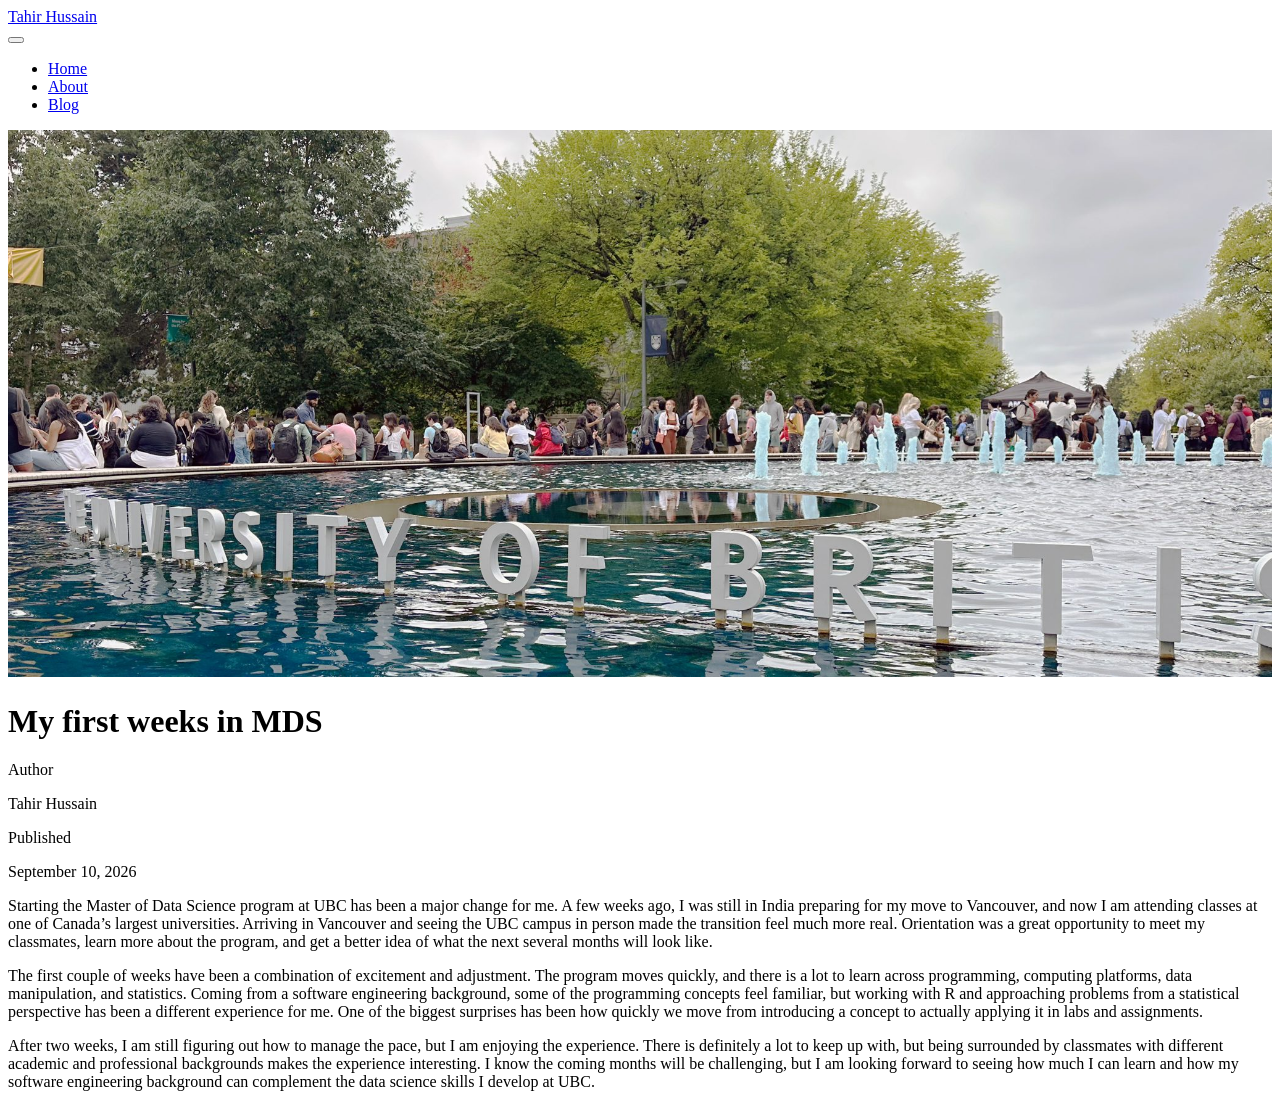
==== docs/posts/first-weeks/index.html @ ded3acff "render site" ====
<!DOCTYPE html>
<html xmlns="http://www.w3.org/1999/xhtml" lang="en" xml:lang="en"><head>

<meta charset="utf-8">
<meta name="generator" content="quarto-1.10.18">

<meta name="viewport" content="width=device-width, initial-scale=1.0, user-scalable=yes">

<meta name="author" content="Tahir Hussain">
<meta name="dcterms.date" content="2026-09-10">

<title>My first weeks in MDS – Tahir Hussain</title>
<style>
/* Default styles provided by pandoc.
** See https://pandoc.org/MANUAL.html#variables-for-html for config info.
*/
span.smallcaps{font-variant: small-caps;}
div.columns{display: flex; gap: 1.5em;}
div.column{flex: auto;}
@media screen {
div.columns{gap: min(4vw, 1.5em);}
div.column{overflow-x: auto;}
}
div.hanging-indent{margin-left: 1.5em; text-indent: -1.5em;}
ul.task-list{list-style: none;}
ul.task-list li input[type="checkbox"] {
  width: 0.8em;
  margin: 0 0.8em 0.2em -1em; /* quarto-specific, see https://github.com/quarto-dev/quarto-cli/issues/4556 */ 
  vertical-align: middle;
}
</style>


<script src="../../site_libs/quarto-nav/quarto-nav.js"></script>
<script src="../../site_libs/quarto-nav/headroom.min.js"></script>
<script src="../../site_libs/clipboard/clipboard.min.js"></script>
<script src="../../site_libs/quarto-search/autocomplete.umd.js"></script>
<script src="../../site_libs/quarto-search/fuse.min.js"></script>
<script src="../../site_libs/quarto-search/quarto-search.js"></script>
<meta name="quarto:offset" content="../../">
<script src="../../site_libs/quarto-html/quarto.js" type="module"></script>
<script src="../../site_libs/quarto-html/tabsets/tabsets.js" type="module"></script>
<script src="../../site_libs/quarto-html/popper.min.js"></script>
<script src="../../site_libs/quarto-html/tippy.umd.min.js"></script>
<link href="../../site_libs/quarto-html/tippy.css" rel="stylesheet">
<link href="../../site_libs/quarto-html/quarto-syntax-highlighting-64a204ab8560d761af7679ceaba22944.css" rel="stylesheet" id="quarto-text-highlighting-styles">
<script src="../../site_libs/bootstrap/bootstrap.min.js"></script>
<link href="../../site_libs/bootstrap/bootstrap-icons.css" rel="stylesheet">
<link href="../../site_libs/bootstrap/bootstrap-eed9d72451b7341f01c4e97e38f045b6.min.css" rel="stylesheet" append-hash="true" id="quarto-bootstrap" data-mode="light">
<script id="quarto-search-options" type="application/json">{
  "location": "navbar",
  "copy-button": false,
  "collapse-after": 3,
  "panel-placement": "end",
  "type": "overlay",
  "limit": 50,
  "keyboard-shortcut": [
    "f",
    "/",
    "s"
  ],
  "show-item-context": false,
  "language": {
    "search-no-results-text": "No results",
    "search-matching-documents-text": "matching documents",
    "search-copy-link-title": "Copy link to search",
    "search-hide-matches-text": "Hide additional matches",
    "search-more-match-text": "more match in this document",
    "search-more-matches-text": "more matches in this document",
    "search-clear-button-title": "Clear",
    "search-text-placeholder": "",
    "search-detached-cancel-button-title": "Cancel",
    "search-submit-button-title": "Submit",
    "search-label": "Search"
  }
}</script>


<link rel="stylesheet" href="../../styles.css">
</head>

<body class="nav-fixed fullcontent quarto-light">

<div id="quarto-search-results"></div>
  <header id="quarto-header" class="headroom fixed-top">
    <nav class="navbar navbar-expand-lg " data-bs-theme="dark">
      <div class="navbar-container container-fluid">
      <div class="navbar-brand-container mx-auto">
    <a class="navbar-brand" href="../../index.html">
    <span class="navbar-title">Tahir Hussain</span>
    </a>
  </div>
            <div id="quarto-search" class="" title="Search"></div>
          <button class="navbar-toggler" type="button" data-bs-toggle="collapse" data-bs-target="#navbarCollapse" aria-controls="navbarCollapse" role="menu" aria-expanded="false" aria-label="Toggle navigation" onclick="if (window.quartoToggleHeadroom) { window.quartoToggleHeadroom(); }">
  <span class="navbar-toggler-icon"></span>
</button>
          <div class="collapse navbar-collapse" id="navbarCollapse">
            <ul class="navbar-nav navbar-nav-scroll me-auto">
  <li class="nav-item">
    <a class="nav-link" href="../../index.html"> 
<span class="menu-text">Home</span></a>
  </li>  
  <li class="nav-item">
    <a class="nav-link" href="../../about.html"> 
<span class="menu-text">About</span></a>
  </li>  
  <li class="nav-item">
    <a class="nav-link" href="../../blog.html"> 
<span class="menu-text">Blog</span></a>
  </li>  
</ul>
          </div> <!-- /navcollapse -->
            <div class="quarto-navbar-tools">
</div>
      </div> <!-- /container-fluid -->
    </nav>
</header>
<!-- content -->
<div id="quarto-content" class="quarto-container page-columns page-rows-contents page-layout-article page-navbar">
<!-- sidebar -->
<!-- margin-sidebar -->
    
<!-- main -->
<div class="quarto-about-marquee">
  <div class="about-image-container">
    <img src="orientation.jpg" class="about-image " style="width: 100%;">
  </div>
  <div class="about-contents">
    <header id="title-block-header" class="quarto-title-block default">
<div class="quarto-title">
<h1 class="title">My first weeks in MDS</h1>
</div>
<div class="quarto-title-meta">
    <div>
    <div class="quarto-title-meta-heading">Author</div>
    <div class="quarto-title-meta-contents">
             <p>Tahir Hussain </p>
          </div>
  </div>
    <div>
    <div class="quarto-title-meta-heading">Published</div>
    <div class="quarto-title-meta-contents">
      <p class="date">September 10, 2026</p>
    </div>
  </div>
  </div>
</header> <main class="content" id="quarto-document-content">
<p>Starting the Master of Data Science program at UBC has been a major change for me. A few weeks ago, I was still in India preparing for my move to Vancouver, and now I am attending classes at one of Canada’s largest universities. Arriving in Vancouver and seeing the UBC campus in person made the transition feel much more real. Orientation was a great opportunity to meet my classmates, learn more about the program, and get a better idea of what the next several months will look like.</p>
<p>The first couple of weeks have been a combination of excitement and adjustment. The program moves quickly, and there is a lot to learn across programming, computing platforms, data manipulation, and statistics. Coming from a software engineering background, some of the programming concepts feel familiar, but working with R and approaching problems from a statistical perspective has been a different experience for me. One of the biggest surprises has been how quickly we move from introducing a concept to actually applying it in labs and assignments.</p>
<p>After two weeks, I am still figuring out how to manage the pace, but I am enjoying the experience. There is definitely a lot to keep up with, but being surrounded by classmates with different academic and professional backgrounds makes the experience interesting. I know the coming months will be challenging, but I am looking forward to seeing how much I can learn and how my software engineering background can complement the data science skills I develop at UBC.</p>


</main> 
  </div>
</div>
 <!-- /main -->
<script id="quarto-html-after-body" type="application/javascript">
  window.document.addEventListener("DOMContentLoaded", function (event) {
    const isCodeAnnotation = (el) => {
      for (const clz of el.classList) {
        if (clz.startsWith('code-annotation-')) {                     
          return true;
        }
      }
      return false;
    }
    const onCopySuccess = function(e) {
      // button target
      const button = e.trigger;
      // don't keep focus
      button.blur();
      // flash "checked"
      button.classList.add('code-copy-button-checked');
      var currentTitle = button.getAttribute("title");
      button.setAttribute("title", "Copied!");
      let tooltip;
      if (window.bootstrap) {
        button.setAttribute("data-bs-toggle", "tooltip");
        button.setAttribute("data-bs-placement", "left");
        button.setAttribute("data-bs-title", "Copied!");
        tooltip = new bootstrap.Tooltip(button, 
          { trigger: "manual", 
            customClass: "code-copy-button-tooltip",
            offset: [0, -8]});
        tooltip.show();    
      }
      setTimeout(function() {
        if (tooltip) {
          tooltip.hide();
          button.removeAttribute("data-bs-title");
          button.removeAttribute("data-bs-toggle");
          button.removeAttribute("data-bs-placement");
        }
        button.setAttribute("title", currentTitle);
        button.classList.remove('code-copy-button-checked');
      }, 1000);
      // clear code selection
      e.clearSelection();
    }
    const getTextToCopy = function(trigger) {
      const outerScaffold = trigger.parentElement.cloneNode(true);
      const codeEl = outerScaffold.querySelector('code');
      for (const childEl of codeEl.children) {
        if (isCodeAnnotation(childEl)) {
          childEl.remove();
        }
      }
      return codeEl.innerText;
    }
    const clipboard = new window.ClipboardJS('.code-copy-button:not([data-in-quarto-modal])', {
      text: getTextToCopy
    });
    clipboard.on('success', onCopySuccess);
    if (window.document.getElementById('quarto-embedded-source-code-modal')) {
      const clipboardModal = new window.ClipboardJS('.code-copy-button[data-in-quarto-modal]', {
        text: getTextToCopy,
        container: window.document.getElementById('quarto-embedded-source-code-modal')
      });
      clipboardModal.on('success', onCopySuccess);
    }
      var localhostRegex = new RegExp(/^(?:http|https):\/\/localhost\:?[0-9]*\//);
      var mailtoRegex = new RegExp(/^mailto:/);
        var filterRegex = new RegExp('/' + window.location.host + '/');
      var isInternal = (href) => {
          return filterRegex.test(href) || localhostRegex.test(href) || mailtoRegex.test(href);
      }
      // Inspect non-navigation links and adorn them if external
     var links = window.document.querySelectorAll('a[href]:not(.nav-link):not(.navbar-brand):not(.toc-action):not(.sidebar-link):not(.sidebar-item-toggle):not(.pagination-link):not(.no-external):not([aria-hidden]):not(.dropdown-item):not(.quarto-navigation-tool):not(.about-link)');
      for (var i=0; i<links.length; i++) {
        const link = links[i];
        if (!isInternal(link.href)) {
          // undo the damage that might have been done by quarto-nav.js in the case of
          // links that we want to consider external
          if (link.dataset.originalHref !== undefined) {
            link.href = link.dataset.originalHref;
          }
        }
      }
    function tippyHover(el, contentFn, onTriggerFn, onUntriggerFn) {
      const config = {
        allowHTML: true,
        maxWidth: 500,
        delay: 100,
        arrow: false,
        appendTo: function(el) {
            return el.parentElement;
        },
        interactive: true,
        interactiveBorder: 10,
        theme: 'quarto',
        placement: 'bottom-start',
      };
      if (contentFn) {
        config.content = contentFn;
      }
      if (onTriggerFn) {
        config.onTrigger = onTriggerFn;
      }
      if (onUntriggerFn) {
        config.onUntrigger = onUntriggerFn;
      }
      window.tippy(el, config); 
    }
    const noterefs = window.document.querySelectorAll('a[role="doc-noteref"]');
    for (var i=0; i<noterefs.length; i++) {
      const ref = noterefs[i];
      tippyHover(ref, function() {
        // use id or data attribute instead here
        let href = ref.getAttribute('data-footnote-href') || ref.getAttribute('href');
        try { href = new URL(href).hash; } catch {}
        const id = href.replace(/^#\/?/, "");
        const note = window.document.getElementById(id);
        if (note) {
          return note.innerHTML;
        } else {
          return "";
        }
      });
    }
    const xrefs = window.document.querySelectorAll('a.quarto-xref');
    const processXRef = (id, note) => {
      // Strip column container classes
      const stripColumnClz = (el) => {
        el.classList.remove("page-full", "page-columns");
        if (el.children) {
          for (const child of el.children) {
            stripColumnClz(child);
          }
        }
      }
      stripColumnClz(note)
      if (id === null || id.startsWith('sec-')) {
        // Special case sections, only their first couple elements
        const container = document.createElement("div");
        if (note.children && note.children.length > 2) {
          container.appendChild(note.children[0].cloneNode(true));
          for (let i = 1; i < note.children.length; i++) {
            const child = note.children[i];
            if (child.tagName === "P" && child.innerText === "") {
              continue;
            } else {
              container.appendChild(child.cloneNode(true));
              break;
            }
          }
          if (window.Quarto?.typesetMath) {
            window.Quarto.typesetMath(container);
          }
          return container.innerHTML
        } else {
          if (window.Quarto?.typesetMath) {
            window.Quarto.typesetMath(note);
          }
          return note.innerHTML;
        }
      } else {
        // Remove any anchor links if they are present
        const anchorLink = note.querySelector('a.anchorjs-link');
        if (anchorLink) {
          anchorLink.remove();
        }
        if (window.Quarto?.typesetMath) {
          window.Quarto.typesetMath(note);
        }
        if (note.classList.contains("callout")) {
          return note.outerHTML;
        } else {
          return note.innerHTML;
        }
      }
    }
    for (var i=0; i<xrefs.length; i++) {
      const xref = xrefs[i];
      tippyHover(xref, undefined, function(instance) {
        instance.disable();
        let url = xref.getAttribute('href');
        let hash = undefined; 
        if (url.startsWith('#')) {
          hash = url;
        } else {
          try { hash = new URL(url).hash; } catch {}
        }
        if (hash) {
          const id = hash.replace(/^#\/?/, "");
          const note = window.document.getElementById(id);
          if (note !== null) {
            try {
              const html = processXRef(id, note.cloneNode(true));
              instance.setContent(html);
            } finally {
              instance.enable();
              instance.show();
            }
          } else {
            // See if we can fetch this
            fetch(url.split('#')[0])
            .then(res => res.text())
            .then(html => {
              const parser = new DOMParser();
              const htmlDoc = parser.parseFromString(html, "text/html");
              const note = htmlDoc.getElementById(id);
              if (note !== null) {
                const html = processXRef(id, note);
                instance.setContent(html);
              } 
            }).finally(() => {
              instance.enable();
              instance.show();
            });
          }
        } else {
          // See if we can fetch a full url (with no hash to target)
          // This is a special case and we should probably do some content thinning / targeting
          fetch(url)
          .then(res => res.text())
          .then(html => {
            const parser = new DOMParser();
            const htmlDoc = parser.parseFromString(html, "text/html");
            const note = htmlDoc.querySelector('main.content');
            if (note !== null) {
              // This should only happen for chapter cross references
              // (since there is no id in the URL)
              // remove the first header
              if (note.children.length > 0 && note.children[0].tagName === "HEADER") {
                note.children[0].remove();
              }
              const html = processXRef(null, note);
              instance.setContent(html);
            } 
          }).finally(() => {
            instance.enable();
            instance.show();
          });
        }
      }, function(instance) {
      });
    }
        let selectedAnnoteEl;
        const selectorForAnnotation = ( cell, annotation) => {
          let cellAttr = 'data-code-cell="' + cell + '"';
          let lineAttr = 'data-code-annotation="' +  annotation + '"';
          const selector = 'span[' + cellAttr + '][' + lineAttr + ']';
          return selector;
        }
        const selectCodeLines = (annoteEl) => {
          const doc = window.document;
          const targetCell = annoteEl.getAttribute("data-target-cell");
          const targetAnnotation = annoteEl.getAttribute("data-target-annotation");
          const annoteSpan = window.document.querySelector(selectorForAnnotation(targetCell, targetAnnotation));
          const lines = annoteSpan.getAttribute("data-code-lines").split(",");
          const lineIds = lines.map((line) => {
            return targetCell + "-" + line;
          })
          let top = null;
          let height = null;
          let parent = null;
          if (lineIds.length > 0) {
              //compute the position of the single el (top and bottom and make a div)
              const el = window.document.getElementById(lineIds[0]);
              top = el.offsetTop;
              height = el.offsetHeight;
              parent = el.parentElement.parentElement;
            if (lineIds.length > 1) {
              const lastEl = window.document.getElementById(lineIds[lineIds.length - 1]);
              const bottom = lastEl.offsetTop + lastEl.offsetHeight;
              height = bottom - top;
            }
            if (top !== null && height !== null && parent !== null) {
              // cook up a div (if necessary) and position it 
              let div = window.document.getElementById("code-annotation-line-highlight");
              if (div === null) {
                div = window.document.createElement("div");
                div.setAttribute("id", "code-annotation-line-highlight");
                div.style.position = 'absolute';
                parent.appendChild(div);
              }
              div.style.top = top - 2 + "px";
              div.style.height = height + 4 + "px";
              div.style.left = 0;
              let gutterDiv = window.document.getElementById("code-annotation-line-highlight-gutter");
              if (gutterDiv === null) {
                gutterDiv = window.document.createElement("div");
                gutterDiv.setAttribute("id", "code-annotation-line-highlight-gutter");
                gutterDiv.style.position = 'absolute';
                const codeCell = window.document.getElementById(targetCell);
                const gutter = codeCell.querySelector('.code-annotation-gutter');
                gutter.appendChild(gutterDiv);
              }
              gutterDiv.style.top = top - 2 + "px";
              gutterDiv.style.height = height + 4 + "px";
            }
            selectedAnnoteEl = annoteEl;
          }
        };
        const unselectCodeLines = () => {
          const elementsIds = ["code-annotation-line-highlight", "code-annotation-line-highlight-gutter"];
          elementsIds.forEach((elId) => {
            const div = window.document.getElementById(elId);
            if (div) {
              div.remove();
            }
          });
          selectedAnnoteEl = undefined;
        };
          // Handle positioning of the toggle
      window.addEventListener(
        "resize",
        throttle(() => {
          elRect = undefined;
          if (selectedAnnoteEl) {
            selectCodeLines(selectedAnnoteEl);
          }
        }, 10)
      );
      function throttle(fn, ms) {
      let throttle = false;
      let timer;
        return (...args) => {
          if(!throttle) { // first call gets through
              fn.apply(this, args);
              throttle = true;
          } else { // all the others get throttled
              if(timer) clearTimeout(timer); // cancel #2
              timer = setTimeout(() => {
                fn.apply(this, args);
                timer = throttle = false;
              }, ms);
          }
        };
      }
        // Attach click handler to the DT
        const annoteDls = window.document.querySelectorAll('dt[data-target-cell]');
        for (const annoteDlNode of annoteDls) {
          annoteDlNode.addEventListener('click', (event) => {
            const clickedEl = event.target;
            if (clickedEl !== selectedAnnoteEl) {
              unselectCodeLines();
              const activeEl = window.document.querySelector('dt[data-target-cell].code-annotation-active');
              if (activeEl) {
                activeEl.classList.remove('code-annotation-active');
              }
              selectCodeLines(clickedEl);
              clickedEl.classList.add('code-annotation-active');
            } else {
              // Unselect the line
              unselectCodeLines();
              clickedEl.classList.remove('code-annotation-active');
            }
          });
        }
    const findCites = (el) => {
      const parentEl = el.parentElement;
      if (parentEl) {
        const cites = parentEl.dataset.cites;
        if (cites) {
          return {
            el,
            cites: cites.split(' ')
          };
        } else {
          return findCites(el.parentElement)
        }
      } else {
        return undefined;
      }
    };
    var bibliorefs = window.document.querySelectorAll('a[role="doc-biblioref"]');
    for (var i=0; i<bibliorefs.length; i++) {
      const ref = bibliorefs[i];
      const citeInfo = findCites(ref);
      if (citeInfo) {
        tippyHover(citeInfo.el, function() {
          var popup = window.document.createElement('div');
          citeInfo.cites.forEach(function(cite) {
            var citeDiv = window.document.createElement('div');
            citeDiv.classList.add('hanging-indent');
            citeDiv.classList.add('csl-entry');
            var biblioDiv = window.document.getElementById('ref-' + cite);
            if (biblioDiv) {
              citeDiv.innerHTML = biblioDiv.innerHTML;
            }
            popup.appendChild(citeDiv);
          });
          return popup.innerHTML;
        });
      }
    }
  });
  </script>
</div> <!-- /content -->




</body></html>
---- docs/styles.css ----
/* css styles */
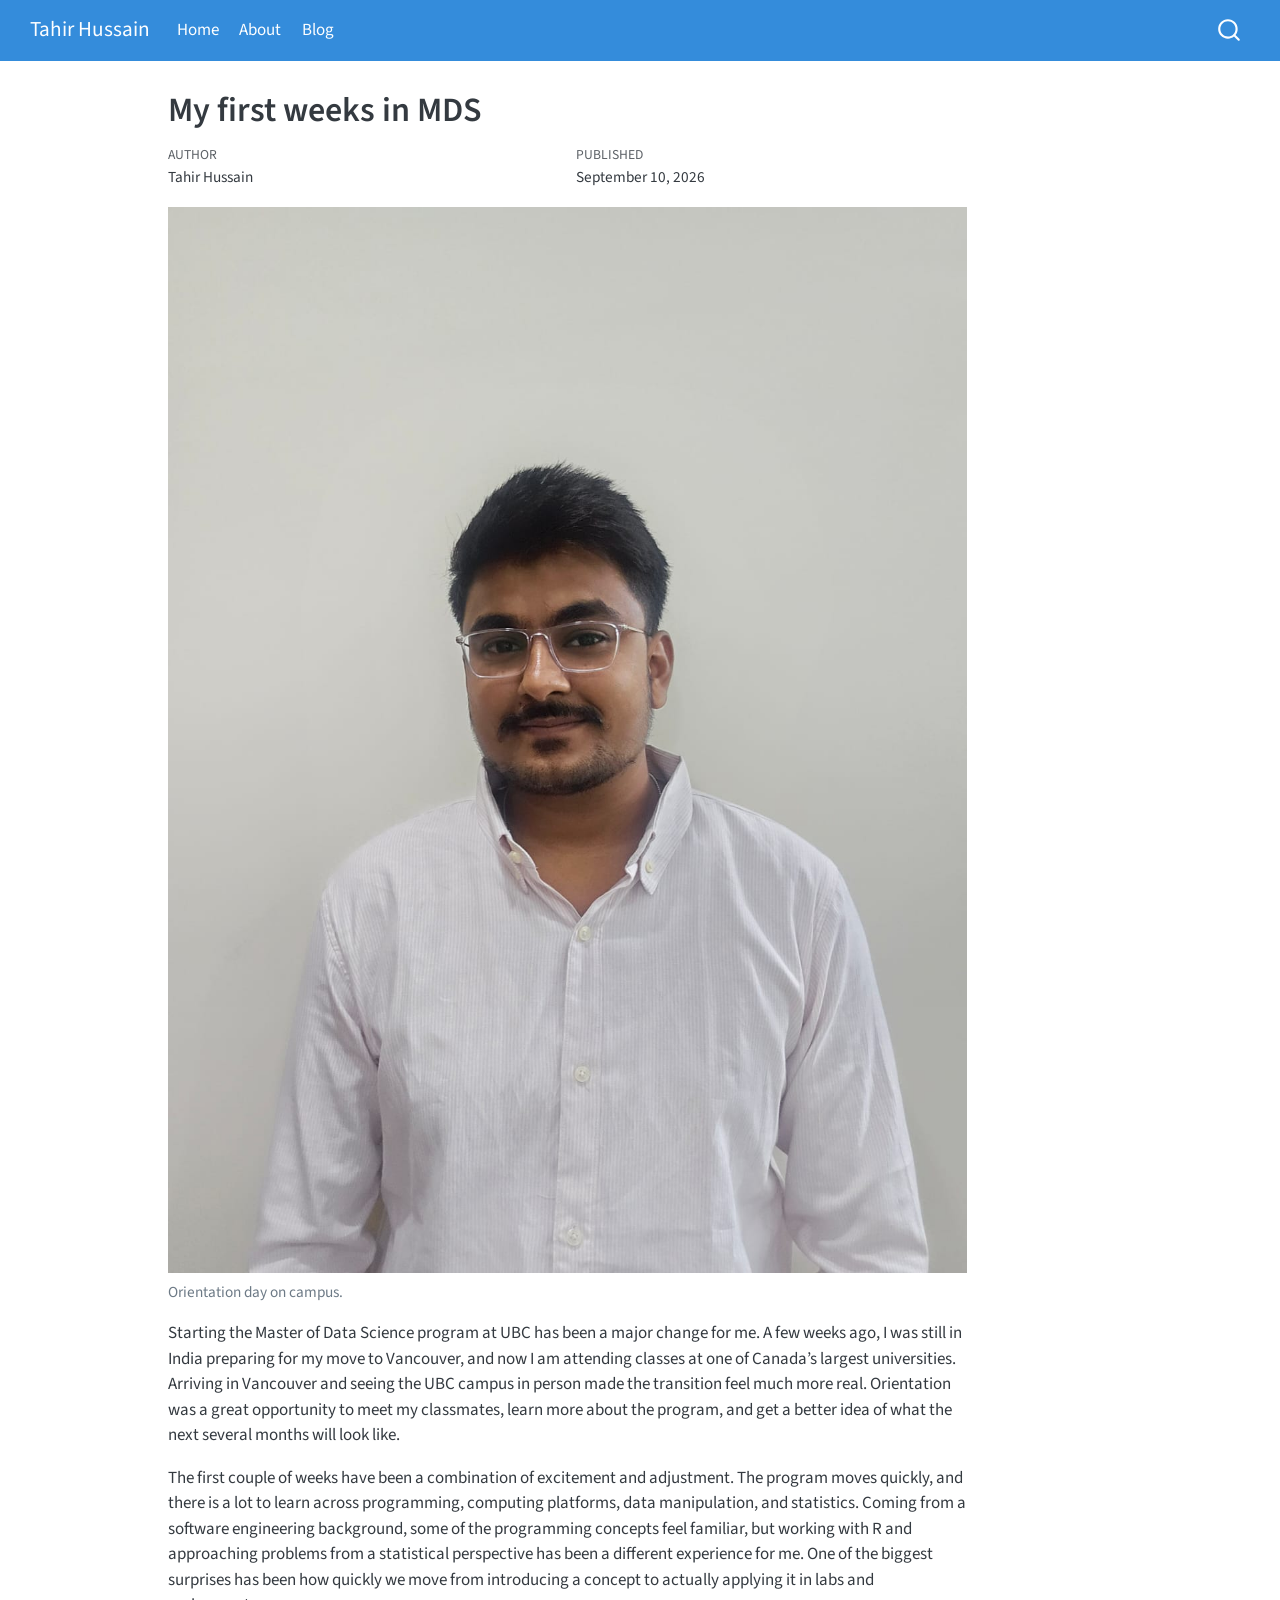
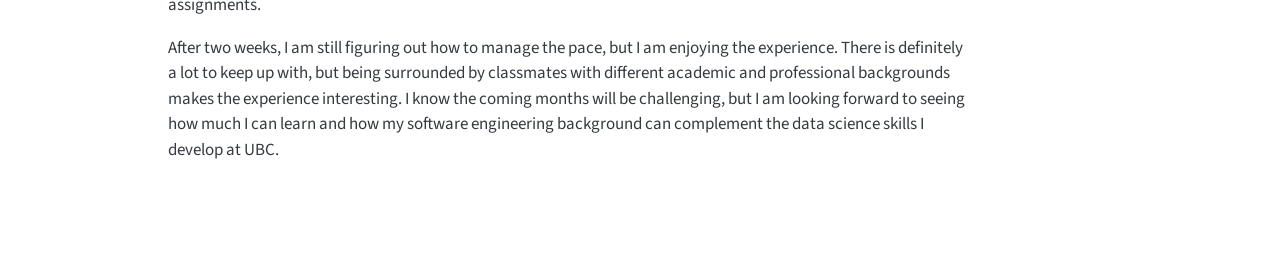
==== commit 1ab6ccc7: "Adding Caption to my orientation image" ====
--- a/docs/posts/first-weeks/index.html
+++ b/docs/posts/first-weeks/index.html
@@ -42,6 +42,7 @@
 <script src="../../site_libs/quarto-html/tabsets/tabsets.js" type="module"></script>
 <script src="../../site_libs/quarto-html/popper.min.js"></script>
 <script src="../../site_libs/quarto-html/tippy.umd.min.js"></script>
+<script src="../../site_libs/quarto-html/anchor.min.js"></script>
 <link href="../../site_libs/quarto-html/tippy.css" rel="stylesheet">
 <link href="../../site_libs/quarto-html/quarto-syntax-highlighting-64a204ab8560d761af7679ceaba22944.css" rel="stylesheet" id="quarto-text-highlighting-styles">
 <script src="../../site_libs/bootstrap/bootstrap.min.js"></script>
@@ -79,7 +80,7 @@
 <link rel="stylesheet" href="../../styles.css">
 </head>
 
-<body class="nav-fixed fullcontent quarto-light">
+<body class="nav-fixed quarto-light">
 
 <div id="quarto-search-results"></div>
   <header id="quarto-header" class="headroom fixed-top">
@@ -119,43 +120,65 @@
 <div id="quarto-content" class="quarto-container page-columns page-rows-contents page-layout-article page-navbar">
 <!-- sidebar -->
 <!-- margin-sidebar -->
-    
+    <div id="quarto-margin-sidebar" class="sidebar margin-sidebar zindex-bottom">
+        
+    </div>
 <!-- main -->
-<div class="quarto-about-marquee">
-  <div class="about-image-container">
-    <img src="orientation.jpg" class="about-image " style="width: 100%;">
-  </div>
-  <div class="about-contents">
-    <header id="title-block-header" class="quarto-title-block default">
+<main class="content" id="quarto-document-content">
+
+<header id="title-block-header" class="quarto-title-block default">
 <div class="quarto-title">
 <h1 class="title">My first weeks in MDS</h1>
 </div>
+
+
+
 <div class="quarto-title-meta">
+
     <div>
     <div class="quarto-title-meta-heading">Author</div>
     <div class="quarto-title-meta-contents">
              <p>Tahir Hussain </p>
           </div>
   </div>
+    
     <div>
     <div class="quarto-title-meta-heading">Published</div>
     <div class="quarto-title-meta-contents">
       <p class="date">September 10, 2026</p>
     </div>
   </div>
+  
+    
   </div>
-</header> <main class="content" id="quarto-document-content">
+  
+
+
+</header>
+
+
+<div class="quarto-figure quarto-figure-center">
+<figure class="figure">
+<p><img src="orientation.jpg" class="img-fluid figure-img"></p>
+<figcaption>Orientation day on campus.</figcaption>
+</figure>
+</div>
 <p>Starting the Master of Data Science program at UBC has been a major change for me. A few weeks ago, I was still in India preparing for my move to Vancouver, and now I am attending classes at one of Canada’s largest universities. Arriving in Vancouver and seeing the UBC campus in person made the transition feel much more real. Orientation was a great opportunity to meet my classmates, learn more about the program, and get a better idea of what the next several months will look like.</p>
 <p>The first couple of weeks have been a combination of excitement and adjustment. The program moves quickly, and there is a lot to learn across programming, computing platforms, data manipulation, and statistics. Coming from a software engineering background, some of the programming concepts feel familiar, but working with R and approaching problems from a statistical perspective has been a different experience for me. One of the biggest surprises has been how quickly we move from introducing a concept to actually applying it in labs and assignments.</p>
 <p>After two weeks, I am still figuring out how to manage the pace, but I am enjoying the experience. There is definitely a lot to keep up with, but being surrounded by classmates with different academic and professional backgrounds makes the experience interesting. I know the coming months will be challenging, but I am looking forward to seeing how much I can learn and how my software engineering background can complement the data science skills I develop at UBC.</p>
 
 
-</main> 
-  </div>
-</div>
- <!-- /main -->
+
+</main> <!-- /main -->
 <script id="quarto-html-after-body" type="application/javascript">
   window.document.addEventListener("DOMContentLoaded", function (event) {
+    const icon = "";
+    const anchorJS = new window.AnchorJS();
+    anchorJS.options = {
+      placement: 'right',
+      icon: icon
+    };
+    anchorJS.add('.anchored');
     const isCodeAnnotation = (el) => {
       for (const clz of el.classList) {
         if (clz.startsWith('code-annotation-')) {                     
--- a/docs/site_libs/quarto-html/tippy.css
+++ b/docs/site_libs/quarto-html/tippy.css
@@ -0,0 +1 @@
+.tippy-box[data-animation=fade][data-state=hidden]{opacity:0}[data-tippy-root]{max-width:calc(100vw - 10px)}.tippy-box{position:relative;background-color:#333;color:#fff;border-radius:4px;font-size:14px;line-height:1.4;white-space:normal;outline:0;transition-property:transform,visibility,opacity}.tippy-box[data-placement^=top]>.tippy-arrow{bottom:0}.tippy-box[data-placement^=top]>.tippy-arrow:before{bottom:-7px;left:0;border-width:8px 8px 0;border-top-color:initial;transform-origin:center top}.tippy-box[data-placement^=bottom]>.tippy-arrow{top:0}.tippy-box[data-placement^=bottom]>.tippy-arrow:before{top:-7px;left:0;border-width:0 8px 8px;border-bottom-color:initial;transform-origin:center bottom}.tippy-box[data-placement^=left]>.tippy-arrow{right:0}.tippy-box[data-placement^=left]>.tippy-arrow:before{border-width:8px 0 8px 8px;border-left-color:initial;right:-7px;transform-origin:center left}.tippy-box[data-placement^=right]>.tippy-arrow{left:0}.tippy-box[data-placement^=right]>.tippy-arrow:before{left:-7px;border-width:8px 8px 8px 0;border-right-color:initial;transform-origin:center right}.tippy-box[data-inertia][data-state=visible]{transition-timing-function:cubic-bezier(.54,1.5,.38,1.11)}.tippy-arrow{width:16px;height:16px;color:#333}.tippy-arrow:before{content:"";position:absolute;border-color:transparent;border-style:solid}.tippy-content{position:relative;padding:5px 9px;z-index:1}
--- a/docs/site_libs/quarto-html/quarto-syntax-highlighting-64a204ab8560d761af7679ceaba22944.css
+++ b/docs/site_libs/quarto-html/quarto-syntax-highlighting-64a204ab8560d761af7679ceaba22944.css
@@ -0,0 +1,236 @@
+/* quarto syntax highlight colors */
+:root {
+  --quarto-hl-ot-color: #003B4F;
+  --quarto-hl-at-color: #657422;
+  --quarto-hl-ss-color: #20794D;
+  --quarto-hl-an-color: #5E5E5E;
+  --quarto-hl-fu-color: #4758AB;
+  --quarto-hl-st-color: #20794D;
+  --quarto-hl-cf-color: #003B4F;
+  --quarto-hl-op-color: #5E5E5E;
+  --quarto-hl-er-color: #AD0000;
+  --quarto-hl-bn-color: #AD0000;
+  --quarto-hl-al-color: #AD0000;
+  --quarto-hl-va-color: #111111;
+  --quarto-hl-bu-color: inherit;
+  --quarto-hl-ex-color: inherit;
+  --quarto-hl-pp-color: #AD0000;
+  --quarto-hl-in-color: #5E5E5E;
+  --quarto-hl-vs-color: #20794D;
+  --quarto-hl-wa-color: #5E5E5E;
+  --quarto-hl-do-color: #5E5E5E;
+  --quarto-hl-im-color: #00769E;
+  --quarto-hl-ch-color: #20794D;
+  --quarto-hl-dt-color: #AD0000;
+  --quarto-hl-fl-color: #AD0000;
+  --quarto-hl-co-color: #5E5E5E;
+  --quarto-hl-cv-color: #5E5E5E;
+  --quarto-hl-cn-color: #8f5902;
+  --quarto-hl-sc-color: #5E5E5E;
+  --quarto-hl-dv-color: #AD0000;
+  --quarto-hl-kw-color: #003B4F;
+}
+
+/* other quarto variables */
+:root {
+  --quarto-font-monospace: SFMono-Regular, Menlo, Monaco, Consolas, "Liberation Mono", "Courier New", monospace;
+}
+
+/* syntax highlight based on Pandoc's rules */
+pre > code.sourceCode > span {
+  color: #003B4F;
+}
+
+code.sourceCode > span {
+  color: #003B4F;
+}
+
+div.sourceCode,
+div.sourceCode pre.sourceCode {
+  color: #003B4F;
+}
+
+/* Normal */
+code span {
+  color: #003B4F;
+}
+
+/* Alert */
+code span.al {
+  color: #AD0000;
+  font-style: inherit;
+}
+
+/* Annotation */
+code span.an {
+  color: #5E5E5E;
+  font-style: inherit;
+}
+
+/* Attribute */
+code span.at {
+  color: #657422;
+  font-style: inherit;
+}
+
+/* BaseN */
+code span.bn {
+  color: #AD0000;
+  font-style: inherit;
+}
+
+/* BuiltIn */
+code span.bu {
+  font-style: inherit;
+}
+
+/* ControlFlow */
+code span.cf {
+  color: #003B4F;
+  font-weight: bold;
+  font-style: inherit;
+}
+
+/* Char */
+code span.ch {
+  color: #20794D;
+  font-style: inherit;
+}
+
+/* Constant */
+code span.cn {
+  color: #8f5902;
+  font-style: inherit;
+}
+
+/* Comment */
+code span.co {
+  color: #5E5E5E;
+  font-style: inherit;
+}
+
+/* CommentVar */
+code span.cv {
+  color: #5E5E5E;
+  font-style: italic;
+}
+
+/* Documentation */
+code span.do {
+  color: #5E5E5E;
+  font-style: italic;
+}
+
+/* DataType */
+code span.dt {
+  color: #AD0000;
+  font-style: inherit;
+}
+
+/* DecVal */
+code span.dv {
+  color: #AD0000;
+  font-style: inherit;
+}
+
+/* Error */
+code span.er {
+  color: #AD0000;
+  font-style: inherit;
+}
+
+/* Extension */
+code span.ex {
+  font-style: inherit;
+}
+
+/* Float */
+code span.fl {
+  color: #AD0000;
+  font-style: inherit;
+}
+
+/* Function */
+code span.fu {
+  color: #4758AB;
+  font-style: inherit;
+}
+
+/* Import */
+code span.im {
+  color: #00769E;
+  font-style: inherit;
+}
+
+/* Information */
+code span.in {
+  color: #5E5E5E;
+  font-style: inherit;
+}
+
+/* Keyword */
+code span.kw {
+  color: #003B4F;
+  font-weight: bold;
+  font-style: inherit;
+}
+
+/* Operator */
+code span.op {
+  color: #5E5E5E;
+  font-style: inherit;
+}
+
+/* Other */
+code span.ot {
+  color: #003B4F;
+  font-style: inherit;
+}
+
+/* Preprocessor */
+code span.pp {
+  color: #AD0000;
+  font-style: inherit;
+}
+
+/* SpecialChar */
+code span.sc {
+  color: #5E5E5E;
+  font-style: inherit;
+}
+
+/* SpecialString */
+code span.ss {
+  color: #20794D;
+  font-style: inherit;
+}
+
+/* String */
+code span.st {
+  color: #20794D;
+  font-style: inherit;
+}
+
+/* Variable */
+code span.va {
+  color: #111111;
+  font-style: inherit;
+}
+
+/* VerbatimString */
+code span.vs {
+  color: #20794D;
+  font-style: inherit;
+}
+
+/* Warning */
+code span.wa {
+  color: #5E5E5E;
+  font-style: italic;
+}
+
+.prevent-inlining {
+  content: "</";
+}
+
+/*# sourceMappingURL=9d8d5bb603a83b8298b89080a598c93b.css.map */
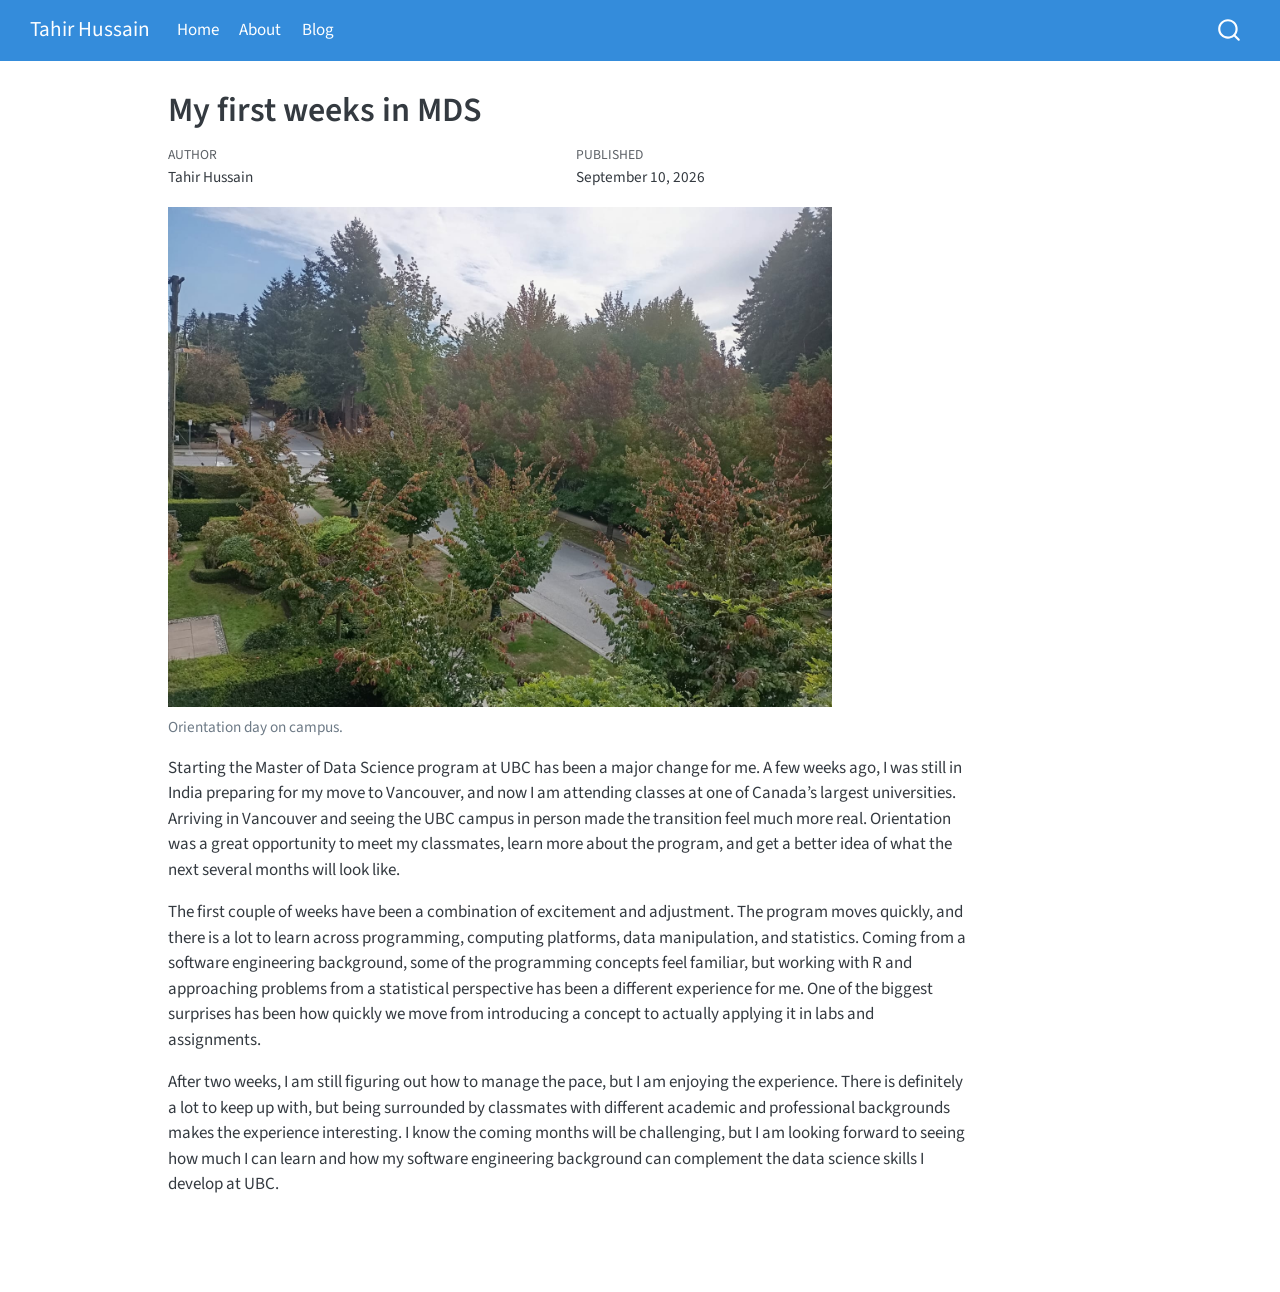
==== commit dbb031a1: "Changing the pic for first-weeks blog" ====
--- a/docs/posts/first-weeks/index.html
+++ b/docs/posts/first-weeks/index.html
@@ -157,9 +157,9 @@
 </header>
 
 
-<div class="quarto-figure quarto-figure-center">
+<div class="quarto-figure quarto-figure-left">
 <figure class="figure">
-<p><img src="orientation.jpg" class="img-fluid figure-img"></p>
+<p><img src="orientation.jpg" height="500" class="figure-img"></p>
 <figcaption>Orientation day on campus.</figcaption>
 </figure>
 </div>
